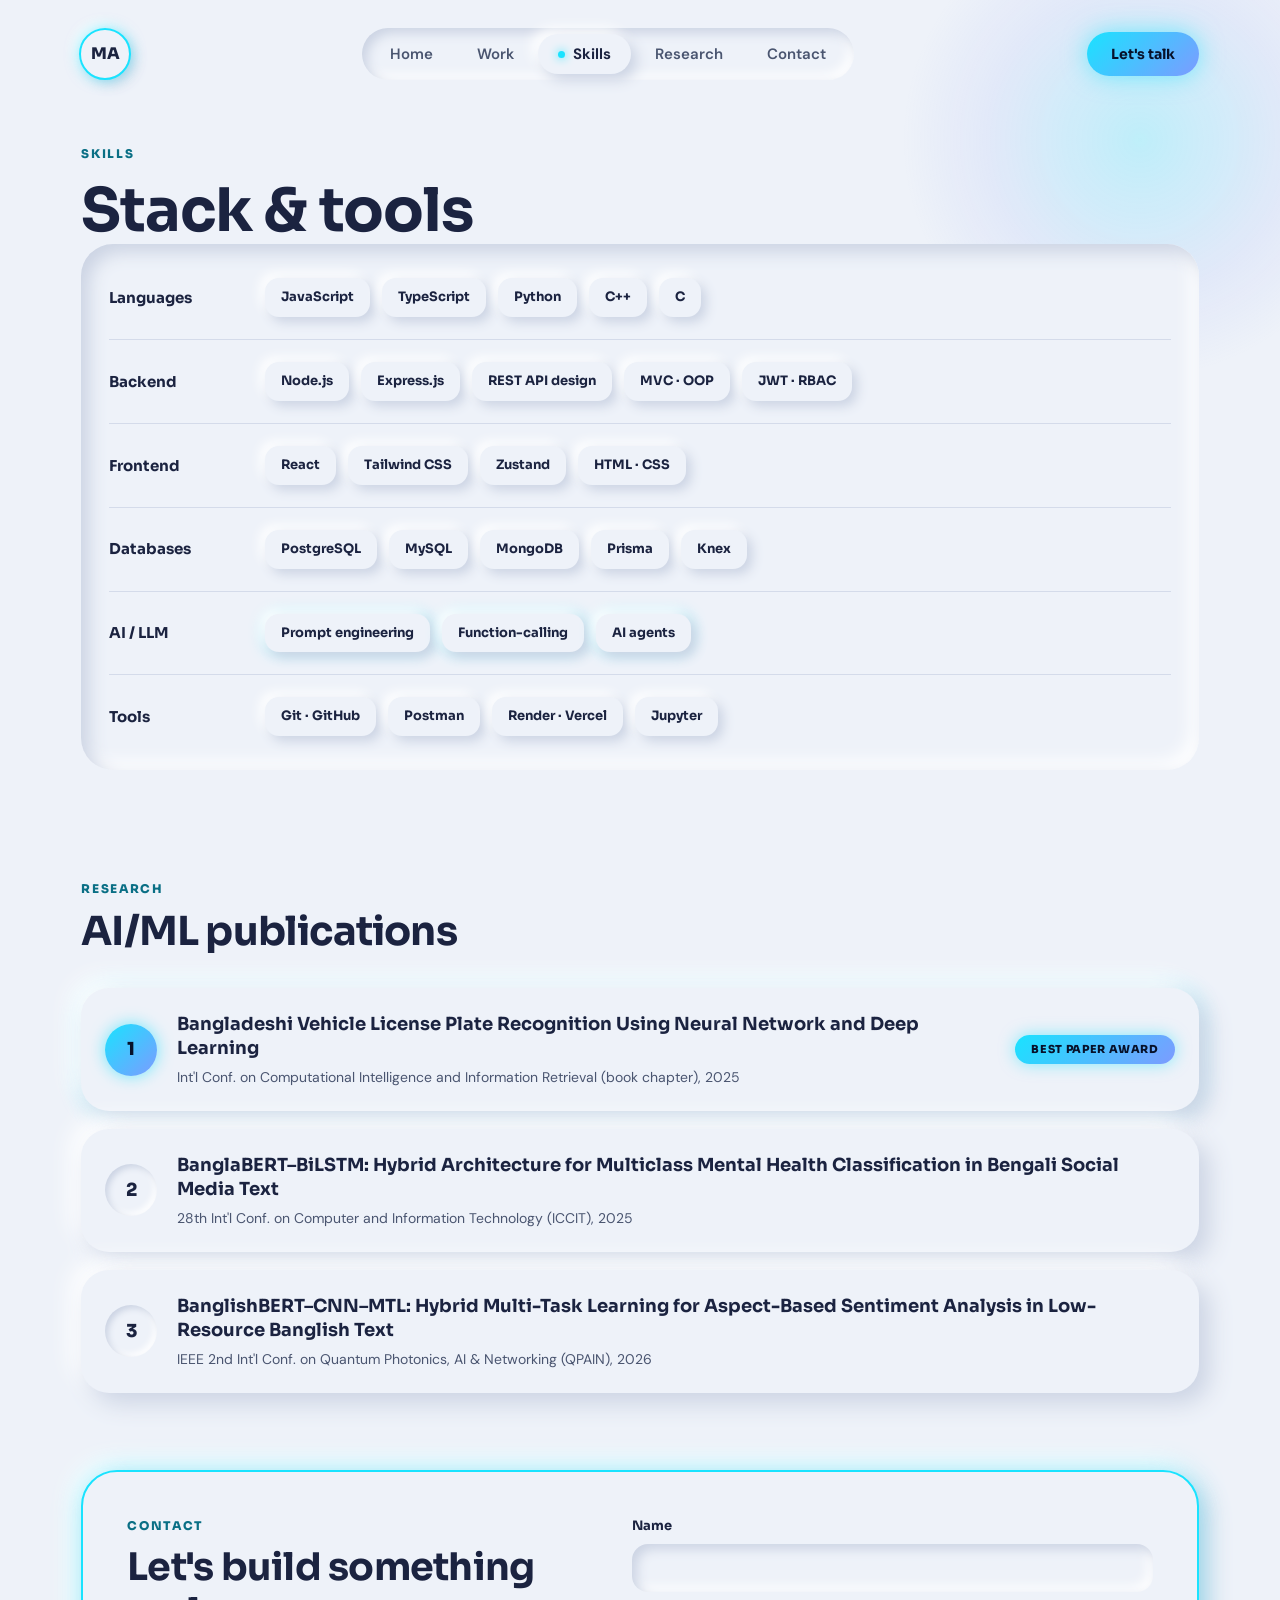
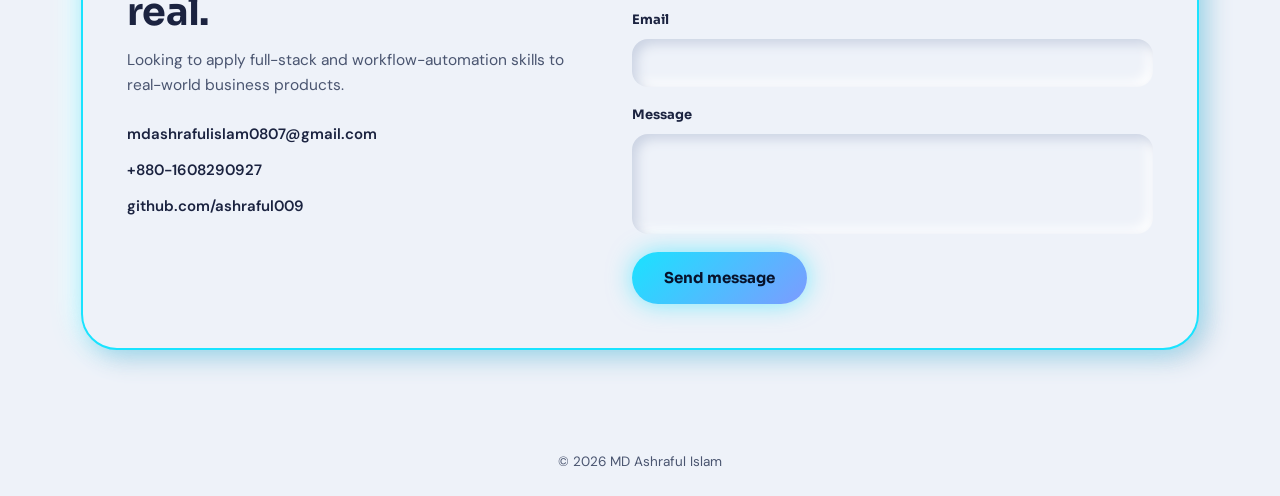
==== skills.html @ dc32e4fd "portfollio" ====
<!DOCTYPE html>
<html lang="en">
<head>
  <meta charset="UTF-8">
  <meta name="viewport" content="width=device-width, initial-scale=1.0">
  <title>Skills &amp; Tech Stack | MD Ashraful Islam</title>
  <meta name="description" content="Technical skills, production backend and frontend stacks, AI/LLM integration, and developer tools of MD Ashraful Islam.">

  <!-- Google Fonts: Sora (Headings) & DM Sans (Body) -->
  <link rel="preconnect" href="https://fonts.googleapis.com">
  <link rel="preconnect" href="https://fonts.gstatic.com" crossorigin>
  <link href="https://fonts.googleapis.com/css2?family=DM+Sans:ital,opsz,wght@0,9..40,100..1000;1,9..40,100..1000&family=Sora:wght@400;600;700;800&display=swap" rel="stylesheet">

  <link rel="stylesheet" href="style.css">
</head>
<body>

  <!-- Shared Desktop & Mobile Header -->
  <header class="site-header">
    <div class="site-wrapper">
      <nav class="site-nav" aria-label="Main Navigation">
        <!-- Logo "MA" with neon ring -->
        <a href="index.html" class="logo" aria-label="MD Ashraful Islam Home">
          <span>MA</span>
        </a>

        <!-- Centered Pill Tab Bar (Desktop >= 760px) -->
        <div class="nav-tab-bar" role="tablist">
          <a href="index.html" class="nav-tab" role="tab" aria-selected="false">Home</a>
          <a href="work.html" class="nav-tab" role="tab" aria-selected="false">Work</a>
          <a href="skills.html" class="nav-tab active" role="tab" aria-selected="true">
            <span class="tab-dot" aria-hidden="true"></span>Skills
          </a>
          <a href="skills.html#research" class="nav-tab" role="tab" aria-selected="false">Research</a>
          <a href="skills.html#contact" class="nav-tab" role="tab" aria-selected="false">Contact</a>
        </div>

        <!-- Right "Let's talk" Neon Button -->
        <div class="nav-action">
          <a href="skills.html#contact" class="btn btn-neon">Let's talk</a>
        </div>
      </nav>
    </div>
  </header>

  <!-- Main Content Container -->
  <main class="site-wrapper" id="main-content">

    <!-- Skills Header Section -->
    <section class="page-header" aria-labelledby="skills-heading">
      <span class="section-label">SKILLS</span>
      <h1 id="skills-heading" class="page-title">Stack &amp; tools</h1>

      <!-- One Pressed Neumorphic Container for All Skills -->
      <div class="skills-container pressed" aria-label="Skills by Category">
        
        <!-- Row 1: Languages -->
        <div class="skill-row">
          <span class="skill-category">Languages</span>
          <div class="skill-chips">
            <span class="skill-chip">JavaScript</span>
            <span class="skill-chip">TypeScript</span>
            <span class="skill-chip">Python</span>
            <span class="skill-chip">C++</span>
            <span class="skill-chip">C</span>
          </div>
        </div>

        <!-- Row 2: Backend -->
        <div class="skill-row">
          <span class="skill-category">Backend</span>
          <div class="skill-chips">
            <span class="skill-chip">Node.js</span>
            <span class="skill-chip">Express.js</span>
            <span class="skill-chip">REST API design</span>
            <span class="skill-chip">MVC &middot; OOP</span>
            <span class="skill-chip">JWT &middot; RBAC</span>
          </div>
        </div>

        <!-- Row 3: Frontend -->
        <div class="skill-row">
          <span class="skill-category">Frontend</span>
          <div class="skill-chips">
            <span class="skill-chip">React</span>
            <span class="skill-chip">Tailwind CSS</span>
            <span class="skill-chip">Zustand</span>
            <span class="skill-chip">HTML &middot; CSS</span>
          </div>
        </div>

        <!-- Row 4: Databases -->
        <div class="skill-row">
          <span class="skill-category">Databases</span>
          <div class="skill-chips">
            <span class="skill-chip">PostgreSQL</span>
            <span class="skill-chip">MySQL</span>
            <span class="skill-chip">MongoDB</span>
            <span class="skill-chip">Prisma</span>
            <span class="skill-chip">Knex</span>
          </div>
        </div>

        <!-- Row 5: AI / LLM (with faint cyan glow) -->
        <div class="skill-row">
          <span class="skill-category">AI / LLM</span>
          <div class="skill-chips">
            <span class="skill-chip skill-chip-glow">Prompt engineering</span>
            <span class="skill-chip skill-chip-glow">Function-calling</span>
            <span class="skill-chip skill-chip-glow">AI agents</span>
          </div>
        </div>

        <!-- Row 6: Tools -->
        <div class="skill-row">
          <span class="skill-category">Tools</span>
          <div class="skill-chips">
            <span class="skill-chip">Git &middot; GitHub</span>
            <span class="skill-chip">Postman</span>
            <span class="skill-chip">Render &middot; Vercel</span>
            <span class="skill-chip">Jupyter</span>
          </div>
        </div>

      </div>
    </section>

    <!-- Research Publications Section -->
    <section id="research" class="research-section" aria-labelledby="research-heading">
      <span class="section-label">RESEARCH</span>
      <h2 id="research-heading" class="research-title">AI/ML publications</h2>

      <div class="research-list" role="list">
        
        <!-- Paper 1: Neon Badge, Card Glow, Best Paper Award -->
        <article class="research-card raised research-card-featured" role="listitem">
          <div class="paper-badge paper-badge-neon" aria-label="Paper 1">1</div>
          <div class="paper-content">
            <h3 class="paper-title">Bangladeshi Vehicle License Plate Recognition Using Neural Network and Deep Learning</h3>
            <p class="paper-venue">Int'l Conf. on Computational Intelligence and Information Retrieval (book chapter), 2025</p>
          </div>
          <span class="award-badge">Best Paper Award</span>
        </article>

        <!-- Paper 2: Pressed Badge -->
        <article class="research-card raised" role="listitem">
          <div class="paper-badge paper-badge-pressed" aria-label="Paper 2">2</div>
          <div class="paper-content">
            <h3 class="paper-title">BanglaBERT&ndash;BiLSTM: Hybrid Architecture for Multiclass Mental Health Classification in Bengali Social Media Text</h3>
            <p class="paper-venue">28th Int'l Conf. on Computer and Information Technology (ICCIT), 2025</p>
          </div>
        </article>

        <!-- Paper 3: Pressed Badge -->
        <article class="research-card raised" role="listitem">
          <div class="paper-badge paper-badge-pressed" aria-label="Paper 3">3</div>
          <div class="paper-content">
            <h3 class="paper-title">BanglishBERT&ndash;CNN&ndash;MTL: Hybrid Multi-Task Learning for Aspect-Based Sentiment Analysis in Low-Resource Banglish Text</h3>
            <p class="paper-venue">IEEE 2nd Int'l Conf. on Quantum Photonics, AI &amp; Networking (QPAIN), 2026</p>
          </div>
        </article>

      </div>
    </section>

    <!-- Contact Section (Raised Container with 2px Cyan Glow Ring) -->
    <section id="contact" class="contact-container raised" aria-labelledby="contact-heading">
      
      <!-- Left Column: Details & Direct Links -->
      <div class="contact-left">
        <span class="section-label">CONTACT</span>
        <h2 id="contact-heading" class="contact-title">Let's build something real.</h2>
        <p class="contact-desc">
          Looking to apply full-stack and workflow-automation skills to real-world business products.
        </p>

        <div class="contact-links">
          <a href="mailto:mdashrafulislam0807@gmail.com" class="contact-link-item">
            <span>mdashrafulislam0807@gmail.com</span>
          </a>
          <a href="tel:+8801608290927" class="contact-link-item">
            <span>+880-1608290927</span>
          </a>
          <a href="https://github.com/ashraful009" target="_blank" rel="noopener noreferrer" class="contact-link-item">
            <span>github.com/ashraful009</span>
          </a>
        </div>
      </div>

      <!-- Right Column: Accessible Form with Real Labels -->
      <form action="#" method="post" class="contact-form" aria-label="Contact Ashraful">
        <div class="form-group">
          <label for="name" class="form-label">Name</label>
          <input type="text" id="name" name="name" class="form-input" required autocomplete="name">
        </div>

        <div class="form-group">
          <label for="email" class="form-label">Email</label>
          <input type="email" id="email" name="email" class="form-input" required autocomplete="email">
        </div>

        <div class="form-group">
          <label for="message" class="form-label">Message</label>
          <textarea id="message" name="message" rows="3" class="form-textarea" required></textarea>
        </div>

        <div>
          <button type="submit" class="btn-submit">Send message</button>
        </div>
      </form>

    </section>

  </main>

  <!-- Site Footer -->
  <footer class="site-footer">
    <div class="site-wrapper">
      <p>&copy; 2026 MD Ashraful Islam</p>
    </div>
  </footer>

  <!-- Mobile Fixed Bottom Icon Bar (< 760px) -->
  <nav class="mobile-bottom-bar" aria-label="Mobile Bottom Navigation">
    <!-- Home -->
    <a href="index.html" class="mobile-nav-link" aria-label="Home">
      <svg viewBox="0 0 24 24" fill="none" stroke="currentColor" stroke-linecap="round" stroke-linejoin="round" aria-hidden="true">
        <path d="m3 9 9-7 9 7v11a2 2 0 0 1-2 2H5a2 2 0 0 1-2-2z"/>
        <polyline points="9 22 9 12 15 12 15 22"/>
      </svg>
    </a>

    <!-- Work -->
    <a href="work.html" class="mobile-nav-link" aria-label="Work">
      <svg viewBox="0 0 24 24" fill="none" stroke="currentColor" stroke-linecap="round" stroke-linejoin="round" aria-hidden="true">
        <rect width="20" height="14" x="2" y="7" rx="2" ry="2"/>
        <path d="M16 21V5a2 2 0 0 0-2-2h-4a2 2 0 0 0-2 2v16"/>
      </svg>
    </a>

    <!-- Skills (Active) -->
    <a href="skills.html" class="mobile-nav-link active" aria-label="Skills" aria-current="page">
      <svg viewBox="0 0 24 24" fill="none" stroke="currentColor" stroke-linecap="round" stroke-linejoin="round" aria-hidden="true">
        <polyline points="16 18 22 12 16 6"/>
        <polyline points="8 6 2 12 8 18"/>
      </svg>
    </a>

    <!-- Research -->
    <a href="skills.html#research" class="mobile-nav-link" aria-label="Research">
      <svg viewBox="0 0 24 24" fill="none" stroke="currentColor" stroke-linecap="round" stroke-linejoin="round" aria-hidden="true">
        <path d="M10 2v7.31L4.69 17.5A2 2 0 0 0 6.34 20.5h11.32a2 2 0 0 0 1.65-3L14 9.31V2"/>
        <line x1="8.5" x2="15.5" y1="2" y2="2"/>
        <line x1="7" x2="17" y1="14" y2="14"/>
      </svg>
    </a>

    <!-- Contact -->
    <a href="skills.html#contact" class="mobile-nav-link" aria-label="Contact">
      <svg viewBox="0 0 24 24" fill="none" stroke="currentColor" stroke-linecap="round" stroke-linejoin="round" aria-hidden="true">
        <rect width="20" height="16" x="2" y="4" rx="2"/>
        <path d="m22 7-8.97 5.7a1.94 1.94 0 0 1-2.06 0L2 7"/>
      </svg>
    </a>
  </nav>

</body>
</html>
---- style.css ----
/* ==========================================================================
   DESIGN SYSTEM ("Final Mix": Pearl Aura)
   MD Ashraful Islam - Full Stack Developer Portfolio
   Pure HTML5 & CSS3 - Zero JavaScript - Fully Responsive & Accessible
   ========================================================================== */

/* --------------------------------------------------------------------------
   1. CSS Custom Properties / Design Tokens
   -------------------------------------------------------------------------- */
:root {
  /* Color Palette */
  --bg: #eef2f9;
  --shadow-dark: #cbd3e3;
  --shadow-light: #ffffff;
  --text: #1b2340;
  --muted: #4a5570;
  --neon: #19e3ff;
  --neon-2: #7d9bff;
  --neon-text: #0a6f85; /* Contrast ratio > 4.5:1 against #eef2f9 (WCAG AA) */
  --neon-dark: #07122b; /* Dark text for neon buttons & badges (WCAG AAA) */

  /* Neumorphic Surface Shadows */
  --surface-raised: 10px 10px 24px var(--shadow-dark), -10px -10px 24px var(--shadow-light);
  --surface-raised-sm: 6px 6px 14px var(--shadow-dark), -6px -6px 14px var(--shadow-light);
  --surface-raised-hover: 14px 14px 28px var(--shadow-dark), -14px -14px 28px var(--shadow-light);
  --surface-pressed: inset 5px 5px 12px var(--shadow-dark), inset -5px -5px 12px var(--shadow-light);
  --surface-pressed-deep: inset 8px 8px 18px var(--shadow-dark), inset -8px -8px 18px var(--shadow-light);

  /* Neon Gradients & Glows */
  --neon-gradient: linear-gradient(135deg, var(--neon), var(--neon-2));
  --neon-glow: 0 0 24px rgba(25, 227, 255, 0.55);
  --neon-glow-lg: 0 0 34px rgba(25, 227, 255, 0.75);
  --neon-ring: 0 0 24px rgba(25, 227, 255, 0.4);

  /* Radii */
  --radius-card: 32px;
  --radius-input: 16px;
  --radius-pill: 999px;

  /* Typography */
  --font-heading: 'Sora', sans-serif;
  --font-body: 'DM Sans', sans-serif;

  /* Layout Fluid Spacing */
  --page-pad: clamp(16px, 4vw, 72px);
  --max-width: 1220px;
}

/* --------------------------------------------------------------------------
   2. Reset & Global Baseline
   -------------------------------------------------------------------------- */
*,
*::before,
*::after {
  box-sizing: border-box;
  margin: 0;
  padding: 0;
}

html {
  scroll-behavior: smooth;
  font-size: 16px;
  background-color: var(--bg);
  overflow-x: hidden;
}

body {
  font-family: var(--font-body);
  font-size: clamp(16px, 1.1vw, 18px);
  line-height: 1.6;
  color: var(--text);
  background-color: var(--bg);
  min-height: 100vh;
  position: relative;
  overflow-x: hidden;
  padding-bottom: 120px; /* 120px page bottom padding on mobile so bottom bar never covers content */
  -webkit-font-smoothing: antialiased;
  -moz-osx-font-smoothing: grayscale;
}

/* Ambient Top-Right Soft Cyan Radial Glow (480px) */
body::before {
  content: '';
  position: fixed;
  top: -100px;
  right: -100px;
  width: 480px;
  height: 480px;
  border-radius: 50%;
  background: radial-gradient(circle, rgba(25, 227, 255, 0.22) 0%, rgba(125, 155, 255, 0.1) 45%, rgba(238, 242, 249, 0) 70%);
  pointer-events: none;
  z-index: 0;
}

/* Visible Focus Outline Accessibility */
:focus-visible {
  outline: 2px solid var(--neon);
  outline-offset: 3px;
  border-radius: 6px;
}

img {
  max-width: 100%;
  height: auto;
  display: block;
}

a {
  color: inherit;
  text-decoration: none;
}

button,
input,
textarea {
  font: inherit;
}

/* --------------------------------------------------------------------------
   3. Neumorphic Surfaces & Utility Classes
   -------------------------------------------------------------------------- */
.raised {
  background: var(--bg);
  box-shadow: var(--surface-raised);
}

.pressed {
  background: var(--bg);
  box-shadow: var(--surface-pressed-deep);
}

/* --------------------------------------------------------------------------
   4. Buttons, Badges & Labels
   -------------------------------------------------------------------------- */
.btn {
  display: inline-flex;
  align-items: center;
  justify-content: center;
  min-height: 48px;
  padding: 12px 28px;
  border-radius: var(--radius-pill);
  font-family: var(--font-heading);
  font-weight: 700;
  font-size: 15px;
  text-align: center;
  cursor: pointer;
  border: none;
  transition: transform 0.3s ease, box-shadow 0.3s ease;
  white-space: nowrap;
}

.btn-neon {
  background: var(--neon-gradient);
  color: var(--neon-dark);
  box-shadow: var(--neon-glow);
}

.btn-neon:hover {
  transform: translateY(-3px);
  box-shadow: var(--neon-glow-lg);
}

.btn-raised {
  background: var(--bg);
  color: var(--text);
  box-shadow: var(--surface-raised-sm);
}

.btn-raised:hover {
  transform: translateY(-3px);
  box-shadow: var(--surface-raised);
}

.btn-group {
  display: flex;
  flex-wrap: wrap;
  align-items: center;
  gap: 16px;
  margin-bottom: clamp(24px, 3.5vw, 36px);
}

/* Subtitle Pill */
.badge-pill {
  display: inline-flex;
  align-items: center;
  gap: 10px;
  padding: 8px 18px;
  border-radius: var(--radius-pill);
  font-family: var(--font-body);
  font-size: 14px;
  font-weight: 600;
  color: var(--text);
  background: var(--bg);
  box-shadow: var(--surface-pressed);
  margin-bottom: 20px;
  width: fit-content;
}

.neon-dot {
  width: 8px;
  height: 8px;
  border-radius: 50%;
  background: var(--neon);
  box-shadow: 0 0 10px var(--neon);
  flex-shrink: 0;
}

/* Section label */
.section-label {
  display: inline-block;
  font-family: var(--font-heading);
  font-size: 12px;
  font-weight: 800;
  text-transform: uppercase;
  letter-spacing: 0.14em;
  color: var(--neon-text);
  margin-bottom: 10px;
}

/* --------------------------------------------------------------------------
   5. Shared Navigation (Desktop Tab Bar & Mobile Bottom Bar)
   -------------------------------------------------------------------------- */
.site-wrapper {
  position: relative;
  z-index: 1;
  width: 100%;
  max-width: var(--max-width);
  margin: 0 auto;
  padding: 0 var(--page-pad);
}

.site-header {
  padding-top: clamp(16px, 2.5vw, 28px);
  padding-bottom: clamp(14px, 2vw, 24px);
}

.site-nav {
  display: flex;
  align-items: center;
  justify-content: space-between;
  gap: 16px;
}

/* Logo "MA" with neon ring */
.logo {
  display: inline-flex;
  align-items: center;
  justify-content: center;
  width: 48px;
  height: 48px;
  border-radius: 50%;
  background: var(--bg);
  box-shadow: var(--surface-raised-sm);
  position: relative;
  font-family: var(--font-heading);
  font-weight: 800;
  font-size: 16px;
  color: var(--text);
  letter-spacing: -0.02em;
  transition: transform 0.3s ease, box-shadow 0.3s ease;
  flex-shrink: 0;
}

.logo::after {
  content: '';
  position: absolute;
  inset: -2px;
  border-radius: 50%;
  border: 2px solid var(--neon);
  box-shadow: 0 0 14px rgba(25, 227, 255, 0.5);
  pointer-events: none;
}

.logo:hover {
  transform: translateY(-2px);
}

/* Center Pill Tab Bar (Desktop >= 760px) */
.nav-tab-bar {
  display: none;
  align-items: center;
  gap: 4px;
  padding: 6px 8px;
  border-radius: var(--radius-pill);
  background: var(--bg);
  box-shadow: var(--surface-pressed);
}

.nav-tab {
  display: inline-flex;
  align-items: center;
  min-height: 40px;
  padding: 8px 20px;
  border-radius: var(--radius-pill);
  font-family: var(--font-body);
  font-size: 15px;
  font-weight: 600;
  color: var(--muted);
  transition: color 0.25s ease, background 0.25s ease, box-shadow 0.25s ease;
}

.nav-tab:hover {
  color: var(--text);
}

.nav-tab.active {
  background: var(--bg);
  color: var(--text);
  font-weight: 700;
  box-shadow: var(--surface-raised-sm);
}

.nav-tab.active .tab-dot {
  display: inline-block;
  width: 7px;
  height: 7px;
  border-radius: 50%;
  background: var(--neon);
  box-shadow: 0 0 10px var(--neon);
  margin-right: 8px;
}

.nav-action .btn {
  padding: 10px 24px;
  min-height: 44px;
  font-size: 14px;
}

/* Mobile Fixed Bottom Icon Bar (< 760px) */
.mobile-bottom-bar {
  display: flex;
  position: fixed;
  bottom: 20px;
  left: 16px;
  right: 16px;
  margin: 0 auto;
  max-width: 400px;
  width: calc(100% - 32px);
  justify-content: space-around;
  align-items: center;
  z-index: 1000;
  padding: 8px 12px;
  border-radius: var(--radius-pill);
  background: var(--bg);
  box-shadow: 8px 12px 28px var(--shadow-dark), -8px -8px 24px var(--shadow-light), 0 0 24px rgba(25, 227, 255, 0.35);
  border: 1px solid rgba(255, 255, 255, 0.85);
}

.mobile-nav-link {
  display: inline-flex;
  align-items: center;
  justify-content: center;
  width: 48px;
  height: 48px;
  border-radius: 50%;
  color: var(--muted);
  transition: transform 0.2s ease, color 0.2s ease, box-shadow 0.2s ease;
}

.mobile-nav-link svg {
  width: 22px;
  height: 22px;
  stroke-width: 2.2;
}

.mobile-nav-link.active {
  background: var(--bg);
  color: #00bed7;
  box-shadow: inset 3px 3px 6px var(--shadow-dark), inset -3px -3px 6px var(--shadow-light), 0 0 16px rgba(25, 227, 255, 0.45);
}

/* --------------------------------------------------------------------------
   6. Homepage Hero Section
   -------------------------------------------------------------------------- */
.hero-section {
  display: flex;
  flex-direction: column-reverse;
  gap: clamp(24px, 4vw, 56px);
  align-items: center;
  padding-top: clamp(14px, 2.5vw, 44px);
  padding-bottom: clamp(36px, 5vw, 68px);
}

.hero-left {
  flex: 1 1 540px;
  width: 100%;
  min-width: 0;
}

.hero-right {
  flex: 1 1 420px;
  width: 100%;
  min-width: 0;
  display: flex;
  justify-content: center;
  align-items: center;
}

.hero-title {
  font-family: var(--font-heading);
  font-weight: 700;
  font-size: clamp(36px, 5.5vw, 70px);
  line-height: 1.08;
  letter-spacing: -0.02em;
  color: var(--text);
  margin-bottom: 16px;
}

.neon-bar {
  width: 96px;
  height: 6px;
  border-radius: var(--radius-pill);
  background: var(--neon-gradient);
  box-shadow: var(--neon-glow);
  margin-bottom: 22px;
}

.hero-desc {
  max-width: 520px;
  font-size: clamp(15.5px, 1.1vw, 18px);
  line-height: 1.6;
  color: var(--muted);
  margin-bottom: 28px;
}

/* Stat Cards: Three Compact Equal Columns */
.stat-grid {
  display: grid;
  grid-template-columns: repeat(3, 1fr);
  gap: clamp(8px, 1.5vw, 16px);
  width: 100%;
  margin-top: 10px;
}

.stat-card {
  padding: clamp(12px, 1.8vw, 18px) clamp(10px, 1.5vw, 16px);
  border-radius: 20px;
  transition: transform 0.3s ease, box-shadow 0.3s ease;
  min-width: 0;
  display: flex;
  flex-direction: column;
  justify-content: center;
}

.stat-card:hover {
  transform: translateY(-5px);
  box-shadow: var(--surface-raised-hover);
}

.stat-value {
  display: block;
  font-family: var(--font-heading);
  font-weight: 800;
  font-size: clamp(18px, 2.2vw, 26px);
  line-height: 1.15;
  color: var(--text);
  margin-bottom: 4px;
}

.stat-label {
  display: block;
  font-family: var(--font-body);
  font-size: clamp(11.5px, 1vw, 13px);
  line-height: 1.3;
  color: var(--muted);
  font-weight: 500;
}

/* --------------------------------------------------------------------------
   7. 3D Perspective Scene
   -------------------------------------------------------------------------- */
.scene-3d {
  position: relative;
  width: 100%;
  max-width: 470px;
  height: 470px;
  display: flex;
  align-items: center;
  justify-content: center;
}

/* 420px tilted circle ring */
.ring-3d {
  position: absolute;
  width: 420px;
  height: 420px;
  border-radius: 50%;
  border: 2px solid rgba(25, 227, 255, 0.75);
  box-shadow: 0 0 24px rgba(25, 227, 255, 0.55), inset 0 0 16px rgba(25, 227, 255, 0.3);
  transform: perspective(900px) rotateX(72deg) rotateZ(-18deg);
  pointer-events: none;
  z-index: 1;
}

/* 280px pearl sphere */
.sphere-3d {
  position: relative;
  z-index: 2;
  width: 280px;
  height: 280px;
  border-radius: 50%;
  background: radial-gradient(circle at 32% 26%, #ffffff 0%, #e4eaf6 45%, #c8d2e6 100%);
  box-shadow: 22px 28px 50px #c0c9dd, -14px -14px 36px #ffffff, inset -8px -8px 20px rgba(192, 201, 221, 0.35);
  display: flex;
  align-items: center;
  justify-content: center;
  animation: float 6s ease-in-out infinite;
}

.sphere-placeholder {
  font-family: var(--font-heading);
  font-size: 13px;
  font-weight: 700;
  letter-spacing: 0.12em;
  color: var(--muted);
  opacity: 0.85;
  text-transform: uppercase;
}

/* Floating Raised Chips */
.floating-chip {
  position: absolute;
  z-index: 3;
  padding: 10px 20px;
  border-radius: var(--radius-pill);
  font-family: var(--font-heading);
  font-weight: 700;
  font-size: 13.5px;
  color: var(--text);
  box-shadow: 8px 8px 18px var(--shadow-dark), -8px -8px 18px var(--shadow-light), 0 0 16px rgba(25, 227, 255, 0.22);
  white-space: nowrap;
  animation: float 6s ease-in-out infinite;
}

.chip-1 {
  top: 36px;
  right: 16px;
  animation-delay: 0s;
}

.chip-2 {
  bottom: 110px;
  left: -8px;
  animation-delay: -2s;
}

.chip-3 {
  bottom: 44px;
  right: 18px;
  animation-delay: -4s;
}

/* --------------------------------------------------------------------------
   8. About Strip
   -------------------------------------------------------------------------- */
.about-strip {
  border-radius: var(--radius-card);
  padding: clamp(24px, 4vw, 44px);
  margin-bottom: clamp(48px, 6vw, 80px);
  display: grid;
  grid-template-columns: 1fr;
  gap: clamp(18px, 3vw, 44px);
  align-items: center;
}

.about-strip .about-title {
  font-family: var(--font-heading);
  font-weight: 700;
  font-size: clamp(24px, 3vw, 34px);
  line-height: 1.22;
  letter-spacing: -0.02em;
  color: var(--text);
}

.about-strip .about-desc {
  font-size: clamp(15.5px, 1.1vw, 17px);
  line-height: 1.65;
  color: var(--muted);
}

/* --------------------------------------------------------------------------
   9. Work Page Styles: Experience Header & Timeline
   -------------------------------------------------------------------------- */
.page-header {
  padding-top: clamp(16px, 3vw, 36px);
  padding-bottom: clamp(16px, 2.5vw, 28px);
}

.page-title {
  font-family: var(--font-heading);
  font-weight: 700;
  font-size: clamp(34px, 5vw, 60px);
  line-height: 1.12;
  letter-spacing: -0.02em;
  color: var(--text);
  margin-top: 4px;
}

/* Timeline */
.timeline {
  display: flex;
  flex-direction: column;
  position: relative;
  margin-top: clamp(16px, 2.5vw, 28px);
  margin-bottom: clamp(36px, 5vw, 56px);
}

.timeline-item {
  display: flex;
  align-items: flex-start;
  gap: 18px;
  position: relative;
}

.timeline-item-first {
  padding-bottom: 28px;
}

.timeline-marker {
  position: relative;
  display: flex;
  flex-direction: column;
  align-items: center;
  flex-shrink: 0;
  width: 22px;
}

.timeline-dot-neon {
  width: 22px;
  height: 22px;
  border-radius: 50%;
  background: var(--neon-gradient);
  box-shadow: 0 0 16px rgba(25, 227, 255, 0.7);
  flex-shrink: 0;
}

.timeline-dot-pressed {
  width: 22px;
  height: 22px;
  border-radius: 50%;
  background: var(--bg);
  box-shadow: inset 3px 3px 6px var(--shadow-dark), inset -3px -3px 6px var(--shadow-light);
  flex-shrink: 0;
}

.timeline-line {
  position: absolute;
  top: 22px;
  bottom: -4px;
  width: 4px;
  background: linear-gradient(to bottom, var(--neon), rgba(25, 227, 255, 0.25));
  border-radius: 2px;
}

.timeline-info {
  display: flex;
  flex-direction: column;
  padding-top: 1px;
}

.timeline-date {
  font-family: var(--font-heading);
  font-size: 12px;
  font-weight: 800;
  letter-spacing: 0.12em;
  text-transform: uppercase;
  margin-bottom: 4px;
}

.timeline-date-neon {
  color: var(--neon-text);
}

.timeline-date-muted {
  color: var(--muted);
}

.timeline-role {
  font-family: var(--font-heading);
  font-weight: 700;
  font-size: clamp(17px, 2vw, 20px);
  color: var(--text);
  line-height: 1.3;
}

/* --------------------------------------------------------------------------
   10. Work Page: Project Cards & Featured Project
   -------------------------------------------------------------------------- */
.projects-grid {
  display: flex;
  flex-wrap: wrap;
  gap: clamp(20px, 3vw, 32px);
  margin-bottom: clamp(36px, 5vw, 56px);
}

.project-card {
  flex: 1 1 380px;
  min-width: 0;
  border-radius: 30px;
  padding: clamp(24px, 3.5vw, 36px);
  transition: transform 0.3s ease, box-shadow 0.3s ease;
  display: flex;
  flex-direction: column;
}

.project-card:hover {
  transform: translateY(-6px);
  box-shadow: var(--surface-raised-hover);
}

.card-badge {
  display: inline-flex;
  align-items: center;
  width: fit-content;
  padding: 5px 14px;
  border-radius: var(--radius-pill);
  font-family: var(--font-heading);
  font-size: 11.5px;
  font-weight: 800;
  letter-spacing: 0.08em;
  text-transform: uppercase;
  margin-bottom: 18px;
}

.badge-crm {
  background: var(--neon-gradient);
  color: var(--neon-dark);
  box-shadow: 0 0 16px rgba(25, 227, 255, 0.4);
}

.badge-fintech {
  background: linear-gradient(135deg, var(--neon-2), var(--neon));
  color: var(--neon-dark);
  box-shadow: 0 0 16px rgba(125, 155, 255, 0.4);
}

.project-title {
  font-family: var(--font-heading);
  font-size: clamp(22px, 2.4vw, 26px);
  font-weight: 700;
  color: var(--text);
  margin-bottom: 14px;
  line-height: 1.25;
}

.project-desc {
  font-size: clamp(15px, 1.1vw, 16px);
  line-height: 1.6;
  color: var(--muted);
  margin-bottom: 24px;
  flex-grow: 1;
}

.mini-stats-grid {
  display: grid;
  grid-template-columns: repeat(3, 1fr);
  gap: 10px;
  margin-top: auto;
}

.mini-stat {
  background: var(--bg);
  box-shadow: var(--surface-pressed);
  border-radius: 16px;
  padding: 12px 14px;
  text-align: left;
}

.mini-stat-val {
  display: block;
  font-family: var(--font-heading);
  font-weight: 800;
  font-size: clamp(17px, 1.8vw, 20px);
  line-height: 1.15;
  color: var(--text);
  margin-bottom: 4px;
}

.mini-stat-lbl {
  display: block;
  font-family: var(--font-body);
  font-size: 12px;
  line-height: 1.3;
  color: var(--muted);
  font-weight: 500;
}

.approval-flow {
  display: flex;
  align-items: center;
  gap: 8px;
  flex-wrap: wrap;
  margin-top: auto;
  margin-bottom: 18px;
}

.approval-chip {
  display: inline-flex;
  align-items: center;
  padding: 7px 16px;
  border-radius: var(--radius-pill);
  font-family: var(--font-heading);
  font-size: 13px;
  font-weight: 700;
  background: var(--bg);
  box-shadow: var(--surface-pressed);
  color: var(--text);
}

.approval-arrow {
  color: var(--neon-text);
  font-size: 15px;
  font-weight: 800;
}

.approval-chip-glow {
  background: var(--bg);
  box-shadow: var(--surface-raised-sm), 0 0 16px rgba(25, 227, 255, 0.4);
}

.approval-footer {
  font-family: var(--font-body);
  font-size: 13px;
  line-height: 1.5;
  color: var(--muted);
  border-top: 1px dashed rgba(203, 211, 227, 0.6);
  padding-top: 14px;
}

/* Featured Project Wide Container */
.featured-project {
  border-radius: 34px;
  padding: clamp(24px, 4vw, 44px);
  margin-bottom: clamp(48px, 6vw, 80px);
  display: grid;
  grid-template-columns: 1fr;
  gap: clamp(24px, 4vw, 44px);
  align-items: center;
}

.screenshot-box {
  width: 100%;
  min-height: 220px;
  border-radius: 24px;
  border: 2px solid var(--neon);
  box-shadow: 0 0 24px rgba(25, 227, 255, 0.35), var(--surface-raised);
  display: flex;
  align-items: center;
  justify-content: center;
  background: var(--bg);
}

.screenshot-label {
  font-family: var(--font-heading);
  font-size: 12px;
  font-weight: 800;
  letter-spacing: 0.14em;
  color: var(--muted);
  opacity: 0.85;
  text-transform: uppercase;
}

.featured-content {
  display: flex;
  flex-direction: column;
}

.featured-title {
  font-family: var(--font-heading);
  font-weight: 700;
  font-size: clamp(26px, 3.2vw, 36px);
  line-height: 1.2;
  letter-spacing: -0.02em;
  color: var(--text);
  margin-bottom: 14px;
}

.featured-desc {
  font-size: clamp(15.5px, 1.1vw, 17px);
  line-height: 1.65;
  color: var(--muted);
  margin-bottom: 24px;
}

/* --------------------------------------------------------------------------
   11. Skills Page: Stack & Tools Matrix
   -------------------------------------------------------------------------- */
.skills-container {
  border-radius: var(--radius-card);
  padding: 12px clamp(16px, 3vw, 28px);
  margin-bottom: clamp(48px, 6vw, 80px);
}

.skill-row {
  display: flex;
  flex-wrap: wrap;
  align-items: center;
  padding: clamp(16px, 2.2vw, 22px) 0;
  border-bottom: 1px solid #d4dbea;
  gap: 16px;
}

.skill-row:last-child {
  border-bottom: none;
}

.skill-category {
  flex: 0 0 140px;
  font-family: var(--font-heading);
  font-weight: 700;
  font-size: 15px;
  color: var(--text);
  line-height: 1.3;
}

.skill-chips {
  display: flex;
  flex-wrap: wrap;
  align-items: center;
  gap: 12px;
  flex: 1 1 280px;
}

.skill-chip {
  display: inline-flex;
  align-items: center;
  justify-content: center;
  padding: 9px 16px;
  border-radius: 14px;
  font-family: var(--font-heading);
  font-weight: 700;
  font-size: 13px;
  color: var(--text);
  background: var(--bg);
  box-shadow: 5px 5px 12px var(--shadow-dark), -5px -5px 12px var(--shadow-light);
  transition: transform 0.25s ease, box-shadow 0.25s ease;
  white-space: nowrap;
}

.skill-chip:hover {
  transform: translateY(-3px);
  box-shadow: 7px 7px 16px var(--shadow-dark), -7px -7px 16px var(--shadow-light);
}

.skill-chip-glow {
  box-shadow: 5px 5px 12px var(--shadow-dark), -5px -5px 12px var(--shadow-light), 0 0 16px rgba(25, 227, 255, 0.4);
}

.skill-chip-glow:hover {
  box-shadow: 7px 7px 16px var(--shadow-dark), -7px -7px 16px var(--shadow-light), 0 0 22px rgba(25, 227, 255, 0.6);
}

/* --------------------------------------------------------------------------
   12. Research Publications Section
   -------------------------------------------------------------------------- */
.research-section {
  margin-bottom: clamp(48px, 6vw, 80px);
}

.research-title {
  font-family: var(--font-heading);
  font-weight: 700;
  font-size: clamp(28px, 4vw, 40px);
  line-height: 1.2;
  letter-spacing: -0.02em;
  color: var(--text);
  margin-bottom: clamp(20px, 3vw, 32px);
}

.research-list {
  display: flex;
  flex-direction: column;
  gap: 18px;
}

.research-card {
  display: flex;
  flex-wrap: wrap;
  align-items: center;
  gap: 20px;
  padding: 24px;
  border-radius: 28px;
  transition: transform 0.3s ease, box-shadow 0.3s ease;
}

.research-card:hover {
  transform: translateY(-4px);
  box-shadow: var(--surface-raised-hover);
}

.research-card-featured {
  box-shadow: var(--surface-raised), 0 0 24px rgba(25, 227, 255, 0.35);
}

.research-card-featured:hover {
  box-shadow: var(--surface-raised-hover), 0 0 32px rgba(25, 227, 255, 0.5);
}

.paper-badge {
  display: flex;
  align-items: center;
  justify-content: center;
  width: 52px;
  height: 52px;
  border-radius: 50%;
  font-family: var(--font-heading);
  font-weight: 800;
  font-size: 18px;
  flex-shrink: 0;
}

.paper-badge-neon {
  background: var(--neon-gradient);
  color: var(--neon-dark);
  box-shadow: 0 0 16px rgba(25, 227, 255, 0.6);
}

.paper-badge-pressed {
  background: var(--bg);
  box-shadow: inset 3px 3px 6px var(--shadow-dark), inset -3px -3px 6px var(--shadow-light);
  color: var(--text);
}

.paper-content {
  flex: 1 1 320px;
  min-width: 0;
}

.paper-title {
  font-family: var(--font-heading);
  font-size: 18px;
  font-weight: 700;
  color: var(--text);
  line-height: 1.35;
  margin-bottom: 6px;
}

.paper-venue {
  font-family: var(--font-body);
  font-size: 14px;
  color: var(--muted);
  line-height: 1.45;
}

.award-badge {
  display: inline-flex;
  align-items: center;
  padding: 6px 16px;
  border-radius: var(--radius-pill);
  font-family: var(--font-heading);
  font-weight: 800;
  font-size: 11px;
  text-transform: uppercase;
  letter-spacing: 0.06em;
  background: var(--neon-gradient);
  color: var(--neon-dark);
  box-shadow: 0 0 16px rgba(25, 227, 255, 0.5);
  white-space: nowrap;
  flex-shrink: 0;
  margin-left: auto;
}

/* --------------------------------------------------------------------------
   13. Contact Section & Accessible Form
   -------------------------------------------------------------------------- */
.contact-container {
  border-radius: 36px;
  padding: clamp(28px, 4vw, 44px);
  margin-bottom: clamp(48px, 6vw, 80px);
  border: 2px solid var(--neon);
  box-shadow: 0 0 28px rgba(25, 227, 255, 0.4), var(--surface-raised);
  display: grid;
  grid-template-columns: 1fr;
  gap: clamp(28px, 4vw, 56px);
  align-items: flex-start;
}

.contact-left {
  display: flex;
  flex-direction: column;
}

.contact-title {
  font-family: var(--font-heading);
  font-weight: 700;
  font-size: clamp(28px, 3.5vw, 38px);
  line-height: 1.18;
  letter-spacing: -0.02em;
  color: var(--text);
  margin-bottom: 14px;
}

.contact-desc {
  font-size: clamp(15.5px, 1.1vw, 17px);
  line-height: 1.6;
  color: var(--muted);
  margin-bottom: 24px;
}

.contact-links {
  display: flex;
  flex-direction: column;
  gap: 12px;
}

.contact-link-item {
  display: inline-flex;
  align-items: center;
  gap: 10px;
  font-family: var(--font-body);
  font-size: 15px;
  font-weight: 600;
  color: var(--text);
  transition: color 0.2s ease, transform 0.2s ease;
  width: fit-content;
}

.contact-link-item:hover {
  color: var(--neon-text);
  transform: translateX(3px);
}

.contact-form {
  display: flex;
  flex-direction: column;
  gap: 18px;
  width: 100%;
}

.form-group {
  display: flex;
  flex-direction: column;
  gap: 8px;
}

.form-label {
  font-family: var(--font-heading);
  font-size: 13px;
  font-weight: 700;
  color: var(--text);
}

.form-input,
.form-textarea {
  width: 100%;
  border-radius: var(--radius-input);
  background: var(--bg);
  box-shadow: var(--surface-pressed);
  border: none;
  outline: none;
  color: var(--text);
  font-family: var(--font-body);
  font-size: 15px;
  padding: 12px 18px;
  transition: box-shadow 0.25s ease, outline 0.25s ease;
}

.form-input {
  height: 48px;
}

.form-textarea {
  padding: 14px 18px;
  resize: none;
  min-height: 100px;
}

.form-input:focus,
.form-textarea:focus,
.form-input:focus-visible,
.form-textarea:focus-visible {
  outline: 2px solid var(--neon);
  box-shadow: var(--surface-pressed), 0 0 16px rgba(25, 227, 255, 0.6);
}

.btn-submit {
  height: 52px;
  min-height: 52px;
  background: var(--neon-gradient);
  color: var(--neon-dark);
  box-shadow: var(--neon-glow);
  border-radius: var(--radius-pill);
  font-family: var(--font-heading);
  font-weight: 700;
  font-size: 15px;
  border: none;
  cursor: pointer;
  padding: 0 32px;
  display: inline-flex;
  align-items: center;
  justify-content: center;
  width: fit-content;
  transition: transform 0.3s ease, box-shadow 0.3s ease;
}

.btn-submit:hover {
  transform: translateY(-3px);
  box-shadow: var(--neon-glow-lg);
}

/* --------------------------------------------------------------------------
   14. Centered Footer Across All Pages
   -------------------------------------------------------------------------- */
.site-footer {
  padding: 24px 0;
  text-align: center;
  font-size: 13.5px;
  color: var(--muted);
}

/* --------------------------------------------------------------------------
   15. Keyframe Animations & Reduced Motion Compliance
   -------------------------------------------------------------------------- */
@keyframes float {
  0%, 100% {
    transform: translateY(0);
  }
  50% {
    transform: translateY(-14px);
  }
}

@media (prefers-reduced-motion: reduce) {
  *,
  *::before,
  *::after {
    animation-duration: 0.01ms !important;
    animation-iteration-count: 1 !important;
    transition-duration: 0.01ms !important;
    scroll-behavior: auto !important;
  }
  .sphere-3d,
  .floating-chip {
    animation: none !important;
  }
}

/* --------------------------------------------------------------------------
   16. Mobile-Specific Adjustments (< 760px)
   -------------------------------------------------------------------------- */
@media (max-width: 759px) {
  /* Hero Stacks, Centered */
  .hero-section {
    flex-direction: column-reverse;
    text-align: center;
    gap: 20px;
    padding-top: 10px;
    padding-bottom: 36px;
  }

  .hero-left {
    display: flex;
    flex-direction: column;
    align-items: center;
  }

  .hero-title {
    text-align: center;
    font-size: clamp(32px, 8.5vw, 44px);
    margin-bottom: 14px;
  }

  .neon-bar {
    margin: 0 auto 18px auto;
  }

  .hero-desc {
    text-align: center;
    margin: 0 auto 22px auto;
    font-size: 15.5px;
  }

  .btn-group {
    justify-content: center;
    margin-bottom: 26px;
  }

  /* 3D Scene Scaled Down (sphere ~176px, ring ~250px) */
  .scene-3d {
    max-width: 270px;
    height: 220px;
    margin: 0 auto;
  }

  .ring-3d {
    width: 250px;
    height: 250px;
  }

  .sphere-3d {
    width: 176px;
    height: 176px;
    box-shadow: 14px 18px 36px #c0c9dd, -10px -10px 24px #ffffff, inset -5px -5px 12px rgba(192, 201, 221, 0.35);
  }

  .sphere-placeholder {
    font-size: 11px;
  }

  .floating-chip {
    display: none;
  }

  /* Stat cards: three compact equal columns */
  .stat-grid {
    grid-template-columns: repeat(3, 1fr);
    gap: 8px;
  }

  .stat-card {
    padding: 12px 6px;
    border-radius: 18px;
    text-align: center;
  }

  .stat-value {
    font-size: 17px;
    margin-bottom: 3px;
  }

  .stat-label {
    font-size: 11px;
    line-height: 1.25;
  }

  /* Stack with 22px padding */
  .project-card {
    padding: 22px;
    border-radius: 24px;
    flex: 1 1 100%;
  }

  .research-card {
    padding: 22px;
    border-radius: 22px;
  }

  .contact-container {
    padding: 22px;
    border-radius: 28px;
  }

  .about-strip {
    padding: 22px;
    border-radius: 24px;
  }

  /* Timeline dot shrinks to 18px */
  .timeline-marker {
    width: 18px;
  }

  .timeline-dot-neon,
  .timeline-dot-pressed {
    width: 18px;
    height: 18px;
  }

  .timeline-line {
    top: 18px;
    left: 7px;
    width: 4px;
  }

  .award-badge {
    margin-left: 0;
    margin-top: 4px;
  }
}

/* --------------------------------------------------------------------------
   17. Tablet & Up Breakpoint (>= 760px)
   -------------------------------------------------------------------------- */
@media (min-width: 760px) {
  body {
    padding-bottom: 0;
  }

  .nav-tab-bar {
    display: flex;
  }

  .mobile-bottom-bar {
    display: none;
  }

  .about-strip {
    grid-template-columns: 1.1fr 1fr;
  }

  .contact-container {
    grid-template-columns: 1fr 1.15fr;
  }

  .featured-project {
    grid-template-columns: 1fr 1.2fr;
  }
}

/* --------------------------------------------------------------------------
   18. Desktop & Large Screens (>= 1024px)
   -------------------------------------------------------------------------- */
@media (min-width: 1024px) {
  .hero-section {
    flex-direction: row;
    align-items: center;
    justify-content: space-between;
  }

  .hero-left {
    padding-right: 20px;
  }

  .featured-project {
    grid-template-columns: 1fr 1.3fr;
  }
}
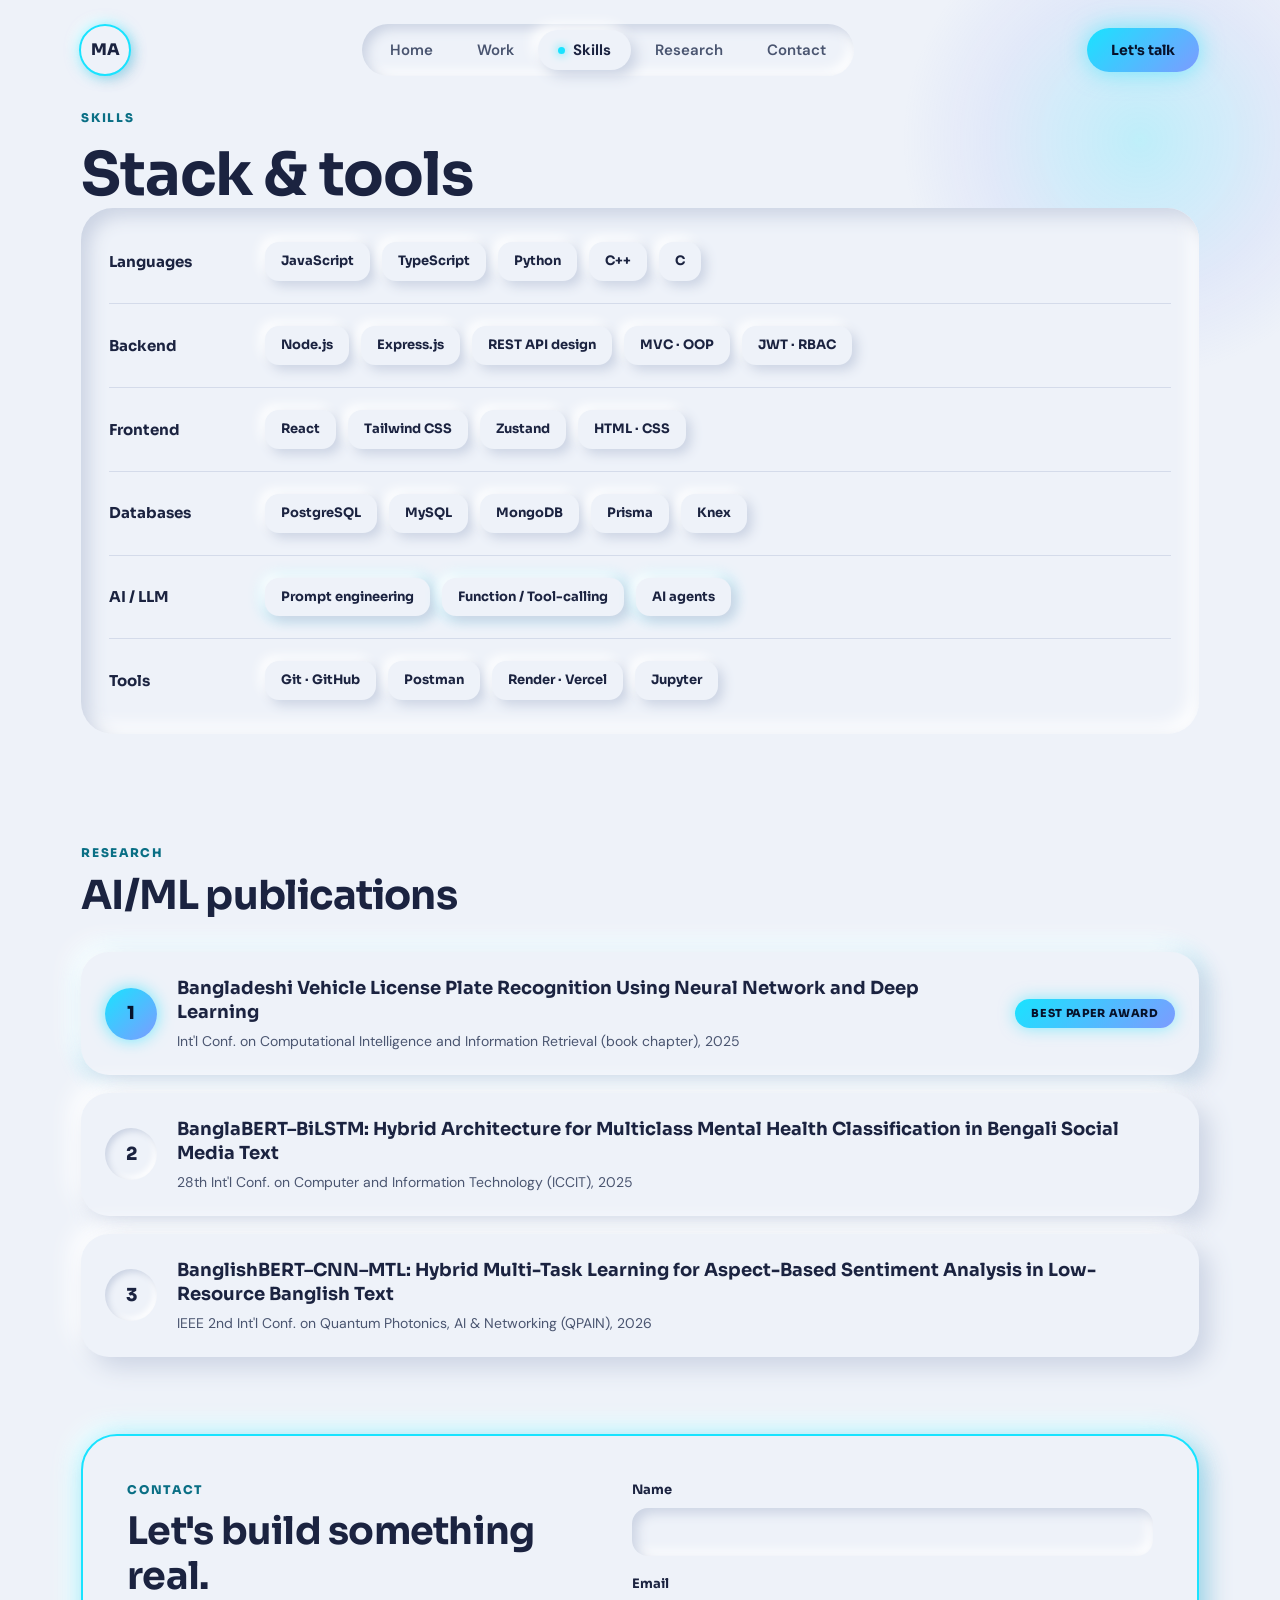
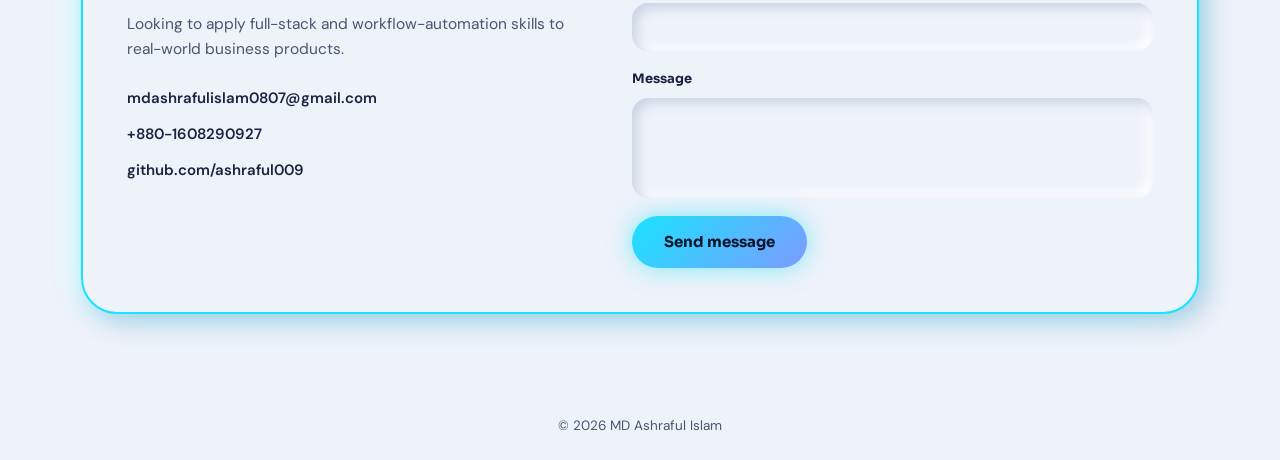
==== commit fc10016a: "portfolio" ====
--- a/skills.html
+++ b/skills.html
@@ -106,7 +106,7 @@
           <span class="skill-category">AI / LLM</span>
           <div class="skill-chips">
             <span class="skill-chip skill-chip-glow">Prompt engineering</span>
-            <span class="skill-chip skill-chip-glow">Function-calling</span>
+            <span class="skill-chip skill-chip-glow">Function / Tool-calling</span>
             <span class="skill-chip skill-chip-glow">AI agents</span>
           </div>
         </div>
--- a/style.css
+++ b/style.css
@@ -1,11 +1,11 @@
 /* ==========================================================================
    DESIGN SYSTEM ("Final Mix": Pearl Aura)
-   MD Ashraful Islam - Full Stack Developer Portfolio
-   Pure HTML5 & CSS3 - Zero JavaScript - Fully Responsive & Accessible
+   MD Ashraful Islam - Full Stack Developer / Software Engineer
+   One-Page Responsive Portfolio (HTML5 + CSS3 + 20-line Vanilla Scroll-Spy)
    ========================================================================== */
 
 /* --------------------------------------------------------------------------
-   1. CSS Custom Properties / Design Tokens
+   1. Design Tokens & CSS Custom Properties
    -------------------------------------------------------------------------- */
 :root {
   /* Color Palette */
@@ -16,21 +16,20 @@
   --muted: #4a5570;
   --neon: #19e3ff;
   --neon-2: #7d9bff;
-  --neon-text: #0a6f85; /* Contrast ratio > 4.5:1 against #eef2f9 (WCAG AA) */
-  --neon-dark: #07122b; /* Dark text for neon buttons & badges (WCAG AAA) */
-
-  /* Neumorphic Surface Shadows */
+  --neon-text: #0a6f85; /* Accessible contrast > 4.5:1 on #eef2f9 */
+  --neon-dark: #07122b; /* Accessible dark text on neon elements */
+
+  /* Neumorphic Surfaces */
   --surface-raised: 10px 10px 24px var(--shadow-dark), -10px -10px 24px var(--shadow-light);
   --surface-raised-sm: 6px 6px 14px var(--shadow-dark), -6px -6px 14px var(--shadow-light);
   --surface-raised-hover: 14px 14px 28px var(--shadow-dark), -14px -14px 28px var(--shadow-light);
   --surface-pressed: inset 5px 5px 12px var(--shadow-dark), inset -5px -5px 12px var(--shadow-light);
   --surface-pressed-deep: inset 8px 8px 18px var(--shadow-dark), inset -8px -8px 18px var(--shadow-light);
 
-  /* Neon Gradients & Glows */
+  /* Neon Gradients & Ambient Glows */
   --neon-gradient: linear-gradient(135deg, var(--neon), var(--neon-2));
   --neon-glow: 0 0 24px rgba(25, 227, 255, 0.55);
   --neon-glow-lg: 0 0 34px rgba(25, 227, 255, 0.75);
-  --neon-ring: 0 0 24px rgba(25, 227, 255, 0.4);
 
   /* Radii */
   --radius-card: 32px;
@@ -41,13 +40,13 @@
   --font-heading: 'Sora', sans-serif;
   --font-body: 'DM Sans', sans-serif;
 
-  /* Layout Fluid Spacing */
+  /* Layout Spacing */
   --page-pad: clamp(16px, 4vw, 72px);
   --max-width: 1220px;
 }
 
 /* --------------------------------------------------------------------------
-   2. Reset & Global Baseline
+   2. Reset & Baseline
    -------------------------------------------------------------------------- */
 *,
 *::before,
@@ -59,6 +58,7 @@
 
 html {
   scroll-behavior: smooth;
+  scroll-padding-top: 96px; /* Offset for sticky nav */
   font-size: 16px;
   background-color: var(--bg);
   overflow-x: hidden;
@@ -73,12 +73,12 @@
   min-height: 100vh;
   position: relative;
   overflow-x: hidden;
-  padding-bottom: 120px; /* 120px page bottom padding on mobile so bottom bar never covers content */
+  padding-bottom: 120px; /* 120px bottom padding on mobile so bar never covers content */
   -webkit-font-smoothing: antialiased;
   -moz-osx-font-smoothing: grayscale;
 }
 
-/* Ambient Top-Right Soft Cyan Radial Glow (480px) */
+/* Top-Right Ambient Cyan Glow (480px) */
 body::before {
   content: '';
   position: fixed;
@@ -92,7 +92,7 @@
   z-index: 0;
 }
 
-/* Visible Focus Outline Accessibility */
+/* Accessible focus ring */
 :focus-visible {
   outline: 2px solid var(--neon);
   outline-offset: 3px;
@@ -117,7 +117,7 @@
 }
 
 /* --------------------------------------------------------------------------
-   3. Neumorphic Surfaces & Utility Classes
+   3. Neumorphic Surface Classes
    -------------------------------------------------------------------------- */
 .raised {
   background: var(--bg);
@@ -179,7 +179,6 @@
   margin-bottom: clamp(24px, 3.5vw, 36px);
 }
 
-/* Subtitle Pill */
 .badge-pill {
   display: inline-flex;
   align-items: center;
@@ -205,7 +204,6 @@
   flex-shrink: 0;
 }
 
-/* Section label */
 .section-label {
   display: inline-block;
   font-family: var(--font-heading);
@@ -218,7 +216,7 @@
 }
 
 /* --------------------------------------------------------------------------
-   5. Shared Navigation (Desktop Tab Bar & Mobile Bottom Bar)
+   5. Sticky Header & Shared Navigation
    -------------------------------------------------------------------------- */
 .site-wrapper {
   position: relative;
@@ -230,8 +228,10 @@
 }
 
 .site-header {
-  padding-top: clamp(16px, 2.5vw, 28px);
-  padding-bottom: clamp(14px, 2vw, 24px);
+  position: sticky;
+  top: 16px;
+  z-index: 900;
+  padding: 8px 0;
 }
 
 .site-nav {
@@ -241,7 +241,7 @@
   gap: 16px;
 }
 
-/* Logo "MA" with neon ring */
+/* Round "MA" logo with neon ring */
 .logo {
   display: inline-flex;
   align-items: center;
@@ -275,7 +275,7 @@
   transform: translateY(-2px);
 }
 
-/* Center Pill Tab Bar (Desktop >= 760px) */
+/* Desktop Pill Tab Bar (>= 760px) */
 .nav-tab-bar {
   display: none;
   align-items: center;
@@ -370,7 +370,7 @@
 }
 
 /* --------------------------------------------------------------------------
-   6. Homepage Hero Section
+   6. Section #home: Hero, Stats & About Strip
    -------------------------------------------------------------------------- */
 .hero-section {
   display: flex;
@@ -423,7 +423,7 @@
   margin-bottom: 28px;
 }
 
-/* Stat Cards: Three Compact Equal Columns */
+/* Stat Cards: 3 compact equal columns */
 .stat-grid {
   display: grid;
   grid-template-columns: repeat(3, 1fr);
@@ -466,9 +466,7 @@
   font-weight: 500;
 }
 
-/* --------------------------------------------------------------------------
-   7. 3D Perspective Scene
-   -------------------------------------------------------------------------- */
+/* 3D Scene with Profile Photo */
 .scene-3d {
   position: relative;
   width: 100%;
@@ -479,7 +477,6 @@
   justify-content: center;
 }
 
-/* 420px tilted circle ring */
 .ring-3d {
   position: absolute;
   width: 420px;
@@ -492,32 +489,28 @@
   z-index: 1;
 }
 
-/* 280px pearl sphere */
 .sphere-3d {
   position: relative;
   z-index: 2;
   width: 280px;
   height: 280px;
   border-radius: 50%;
-  background: radial-gradient(circle at 32% 26%, #ffffff 0%, #e4eaf6 45%, #c8d2e6 100%);
-  box-shadow: 22px 28px 50px #c0c9dd, -14px -14px 36px #ffffff, inset -8px -8px 20px rgba(192, 201, 221, 0.35);
+  box-shadow: 22px 28px 50px #c0c9dd, -14px -14px 36px #ffffff;
+  overflow: hidden;
   display: flex;
   align-items: center;
   justify-content: center;
   animation: float 6s ease-in-out infinite;
 }
 
-.sphere-placeholder {
-  font-family: var(--font-heading);
-  font-size: 13px;
-  font-weight: 700;
-  letter-spacing: 0.12em;
-  color: var(--muted);
-  opacity: 0.85;
-  text-transform: uppercase;
-}
-
-/* Floating Raised Chips */
+.sphere-3d img {
+  width: 100%;
+  height: 100%;
+  object-fit: cover;
+  border-radius: 50%;
+  display: block;
+}
+
 .floating-chip {
   position: absolute;
   z-index: 3;
@@ -550,9 +543,7 @@
   animation-delay: -4s;
 }
 
-/* --------------------------------------------------------------------------
-   8. About Strip
-   -------------------------------------------------------------------------- */
+/* About Strip */
 .about-strip {
   border-radius: var(--radius-card);
   padding: clamp(24px, 4vw, 44px);
@@ -579,7 +570,7 @@
 }
 
 /* --------------------------------------------------------------------------
-   9. Work Page Styles: Experience Header & Timeline
+   7. Section #work: Experience Timeline, Project Cards & Featured Project
    -------------------------------------------------------------------------- */
 .page-header {
   padding-top: clamp(16px, 3vw, 36px);
@@ -596,7 +587,6 @@
   margin-top: 4px;
 }
 
-/* Timeline */
 .timeline {
   display: flex;
   flex-direction: column;
@@ -683,9 +673,7 @@
   line-height: 1.3;
 }
 
-/* --------------------------------------------------------------------------
-   10. Work Page: Project Cards & Featured Project
-   -------------------------------------------------------------------------- */
+/* Two Project Cards */
 .projects-grid {
   display: flex;
   flex-wrap: wrap;
@@ -827,7 +815,7 @@
   padding-top: 14px;
 }
 
-/* Featured Project Wide Container */
+/* Featured Project */
 .featured-project {
   border-radius: 34px;
   padding: clamp(24px, 4vw, 44px);
@@ -883,7 +871,7 @@
 }
 
 /* --------------------------------------------------------------------------
-   11. Skills Page: Stack & Tools Matrix
+   8. Section #skills: Stack & Tools Matrix
    -------------------------------------------------------------------------- */
 .skills-container {
   border-radius: var(--radius-card);
@@ -951,7 +939,7 @@
 }
 
 /* --------------------------------------------------------------------------
-   12. Research Publications Section
+   9. Section #research: AI/ML Publications
    -------------------------------------------------------------------------- */
 .research-section {
   margin-bottom: clamp(48px, 6vw, 80px);
@@ -1061,7 +1049,7 @@
 }
 
 /* --------------------------------------------------------------------------
-   13. Contact Section & Accessible Form
+   10. Section #contact: Contact Form & Container
    -------------------------------------------------------------------------- */
 .contact-container {
   border-radius: 36px;
@@ -1199,7 +1187,7 @@
 }
 
 /* --------------------------------------------------------------------------
-   14. Centered Footer Across All Pages
+   11. Footer
    -------------------------------------------------------------------------- */
 .site-footer {
   padding: 24px 0;
@@ -1209,7 +1197,161 @@
 }
 
 /* --------------------------------------------------------------------------
-   15. Keyframe Animations & Reduced Motion Compliance
+   12. Pure HTML/CSS Modal (:target) for CV Preview
+   -------------------------------------------------------------------------- */
+.modal {
+  display: none;
+  position: fixed;
+  inset: 0;
+  z-index: 2000;
+  background: rgba(27, 35, 64, 0.55);
+  backdrop-filter: blur(6px);
+  -webkit-backdrop-filter: blur(6px);
+  place-items: center;
+  opacity: 0;
+  pointer-events: none;
+  transition: opacity 0.3s ease;
+  padding: 16px;
+}
+
+.modal:target {
+  display: grid;
+  opacity: 1;
+  pointer-events: auto;
+}
+
+.modal-backdrop-close {
+  position: absolute;
+  inset: 0;
+  z-index: 1;
+  cursor: default;
+}
+
+.modal-card {
+  position: relative;
+  z-index: 2;
+  background: var(--bg);
+  box-shadow: var(--surface-raised), 0 0 32px rgba(25, 227, 255, 0.45);
+  border: 2px solid var(--neon);
+  border-radius: var(--radius-card);
+  width: 92vw;
+  max-width: 920px;
+  height: 86vh;
+  display: flex;
+  flex-direction: column;
+  overflow: hidden;
+  animation: modalEnter 0.3s ease;
+}
+
+@keyframes modalEnter {
+  from {
+    opacity: 0;
+    transform: scale(0.96) translateY(12px);
+  }
+  to {
+    opacity: 1;
+    transform: scale(1) translateY(0);
+  }
+}
+
+.modal-header {
+  display: flex;
+  align-items: center;
+  justify-content: space-between;
+  padding: 18px 24px;
+  border-bottom: 1px solid #d4dbea;
+  background: var(--bg);
+  flex-shrink: 0;
+  gap: 16px;
+}
+
+.modal-title {
+  font-family: var(--font-heading);
+  font-weight: 700;
+  font-size: 18px;
+  color: var(--text);
+  overflow: hidden;
+  text-overflow: ellipsis;
+  white-space: nowrap;
+}
+
+.modal-actions {
+  display: flex;
+  align-items: center;
+  gap: 12px;
+}
+
+.modal-close {
+  display: inline-flex;
+  align-items: center;
+  justify-content: center;
+  width: 48px;
+  height: 48px;
+  border-radius: 50%;
+  background: var(--bg);
+  box-shadow: var(--surface-raised-sm);
+  color: var(--text);
+  font-size: 24px;
+  line-height: 1;
+  font-family: var(--font-heading);
+  font-weight: 600;
+  cursor: pointer;
+  transition: transform 0.2s ease, box-shadow 0.2s ease, color 0.2s ease;
+}
+
+.modal-close:hover {
+  transform: translateY(-2px);
+  color: var(--neon-text);
+  box-shadow: var(--surface-raised);
+}
+
+.modal-body {
+  flex: 1 1 100%;
+  width: 100%;
+  height: 100%;
+  overflow: hidden;
+  background: #f7f9fd;
+  display: flex;
+  flex-direction: column;
+}
+
+.modal-body object {
+  width: 100%;
+  height: 100%;
+  border: none;
+}
+
+.modal-fallback {
+  padding: 32px;
+  text-align: center;
+  color: var(--muted);
+  font-size: 15px;
+}
+
+/* --------------------------------------------------------------------------
+   13. Scroll-Driven Section Reveal (Progressive Enhancement)
+   -------------------------------------------------------------------------- */
+@keyframes sectionReveal {
+  from {
+    opacity: 0;
+    transform: translateY(24px);
+  }
+  to {
+    opacity: 1;
+    transform: translateY(0);
+  }
+}
+
+@supports (animation-timeline: view()) {
+  section[id] {
+    animation: sectionReveal linear both;
+    animation-timeline: view();
+    animation-range: entry 10% cover 30%;
+  }
+}
+
+/* --------------------------------------------------------------------------
+   14. Float Animation & Reduced Motion Compliance
    -------------------------------------------------------------------------- */
 @keyframes float {
   0%, 100% {
@@ -1229,17 +1371,25 @@
     transition-duration: 0.01ms !important;
     scroll-behavior: auto !important;
   }
+
+  html {
+    scroll-behavior: auto !important;
+  }
+
   .sphere-3d,
-  .floating-chip {
+  .floating-chip,
+  section[id] {
     animation: none !important;
-  }
-}
-
-/* --------------------------------------------------------------------------
-   16. Mobile-Specific Adjustments (< 760px)
+    transform: none !important;
+    opacity: 1 !important;
+  }
+}
+
+/* --------------------------------------------------------------------------
+   15. Mobile Breakpoint (< 760px)
    -------------------------------------------------------------------------- */
 @media (max-width: 759px) {
-  /* Hero Stacks, Centered */
+  /* Hero stacks and centers */
   .hero-section {
     flex-direction: column-reverse;
     text-align: center;
@@ -1290,11 +1440,7 @@
   .sphere-3d {
     width: 176px;
     height: 176px;
-    box-shadow: 14px 18px 36px #c0c9dd, -10px -10px 24px #ffffff, inset -5px -5px 12px rgba(192, 201, 221, 0.35);
-  }
-
-  .sphere-placeholder {
-    font-size: 11px;
+    box-shadow: 14px 18px 36px #c0c9dd, -10px -10px 24px #ffffff;
   }
 
   .floating-chip {
@@ -1323,7 +1469,7 @@
     line-height: 1.25;
   }
 
-  /* Stack with 22px padding */
+  /* Component stack padding: 22px */
   .project-card {
     padding: 22px;
     border-radius: 24px;
@@ -1366,10 +1512,17 @@
     margin-left: 0;
     margin-top: 4px;
   }
-}
-
-/* --------------------------------------------------------------------------
-   17. Tablet & Up Breakpoint (>= 760px)
+
+  /* Mobile CV Modal */
+  .modal-card {
+    width: 100%;
+    height: 90vh;
+    border-radius: 24px;
+  }
+}
+
+/* --------------------------------------------------------------------------
+   16. Tablet & Up Breakpoint (>= 760px)
    -------------------------------------------------------------------------- */
 @media (min-width: 760px) {
   body {
@@ -1398,7 +1551,7 @@
 }
 
 /* --------------------------------------------------------------------------
-   18. Desktop & Large Screens (>= 1024px)
+   17. Desktop & Large Screens (>= 1024px)
    -------------------------------------------------------------------------- */
 @media (min-width: 1024px) {
   .hero-section {
